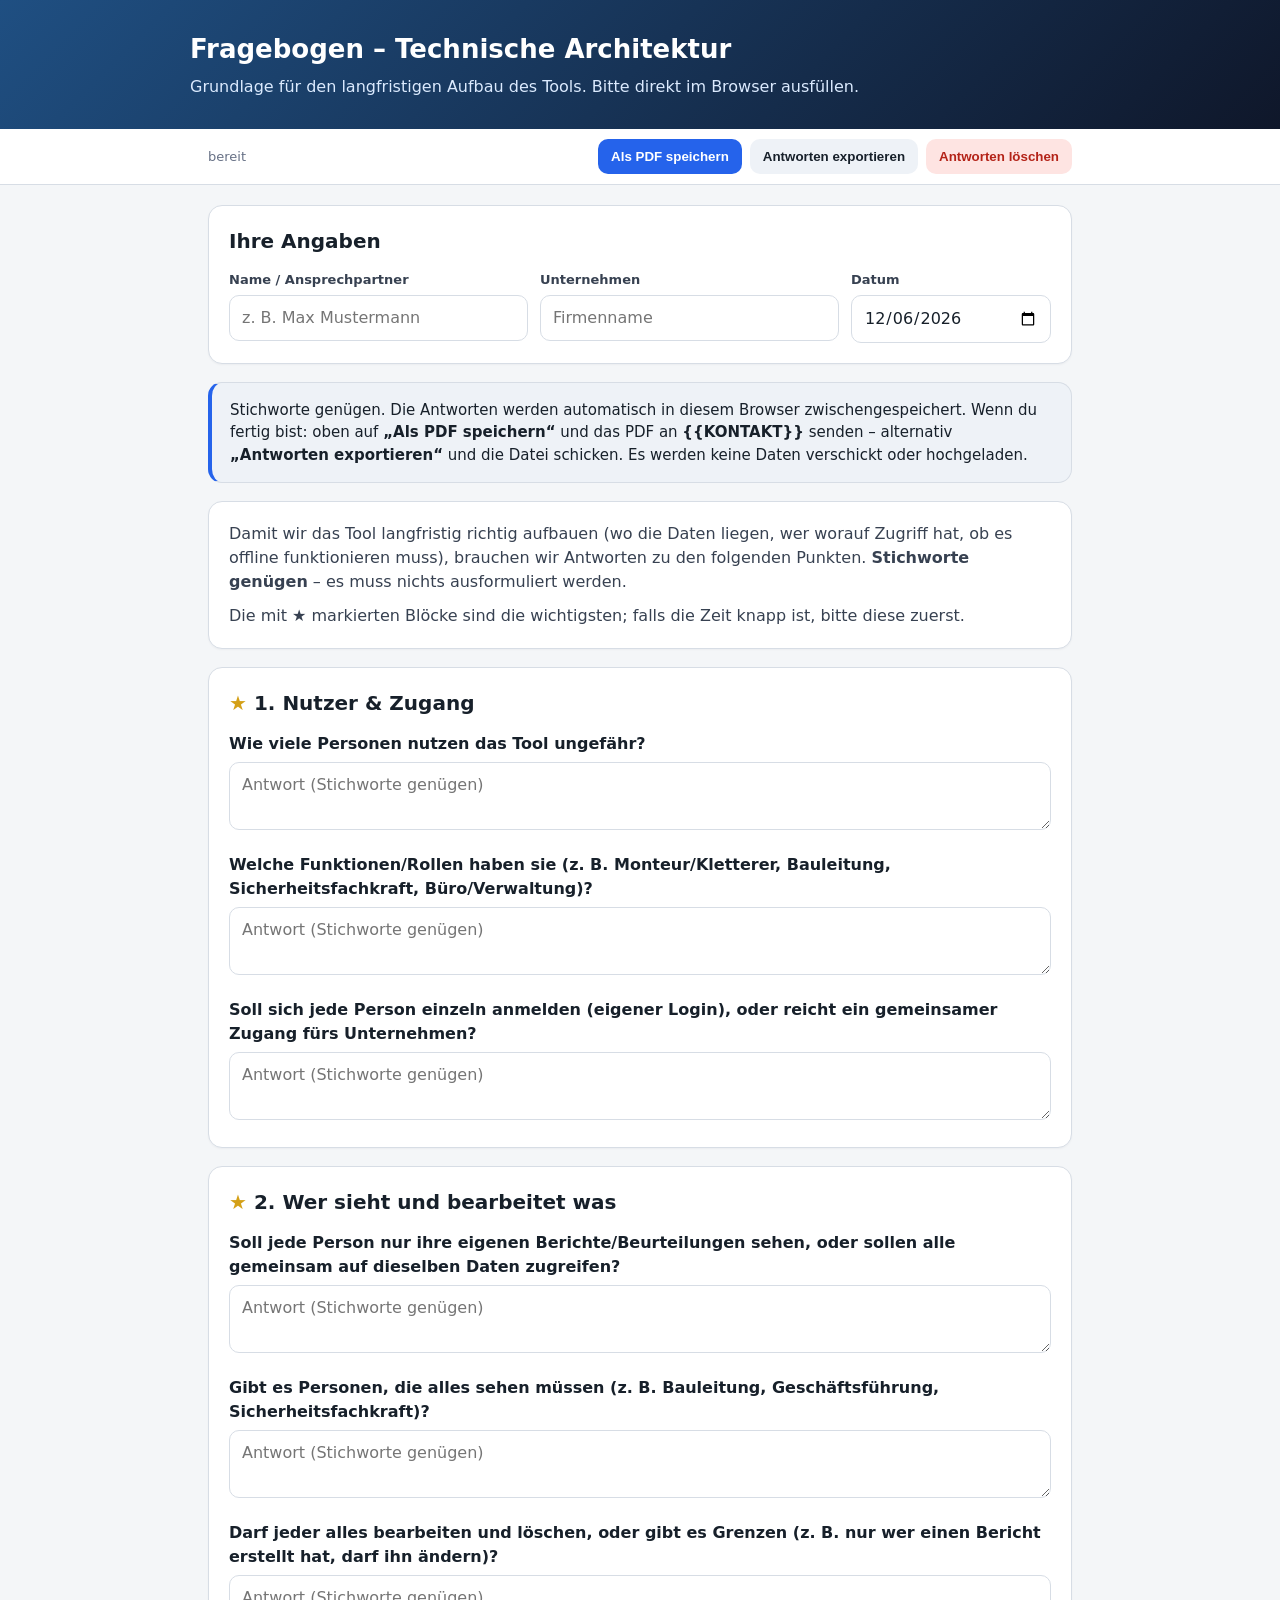
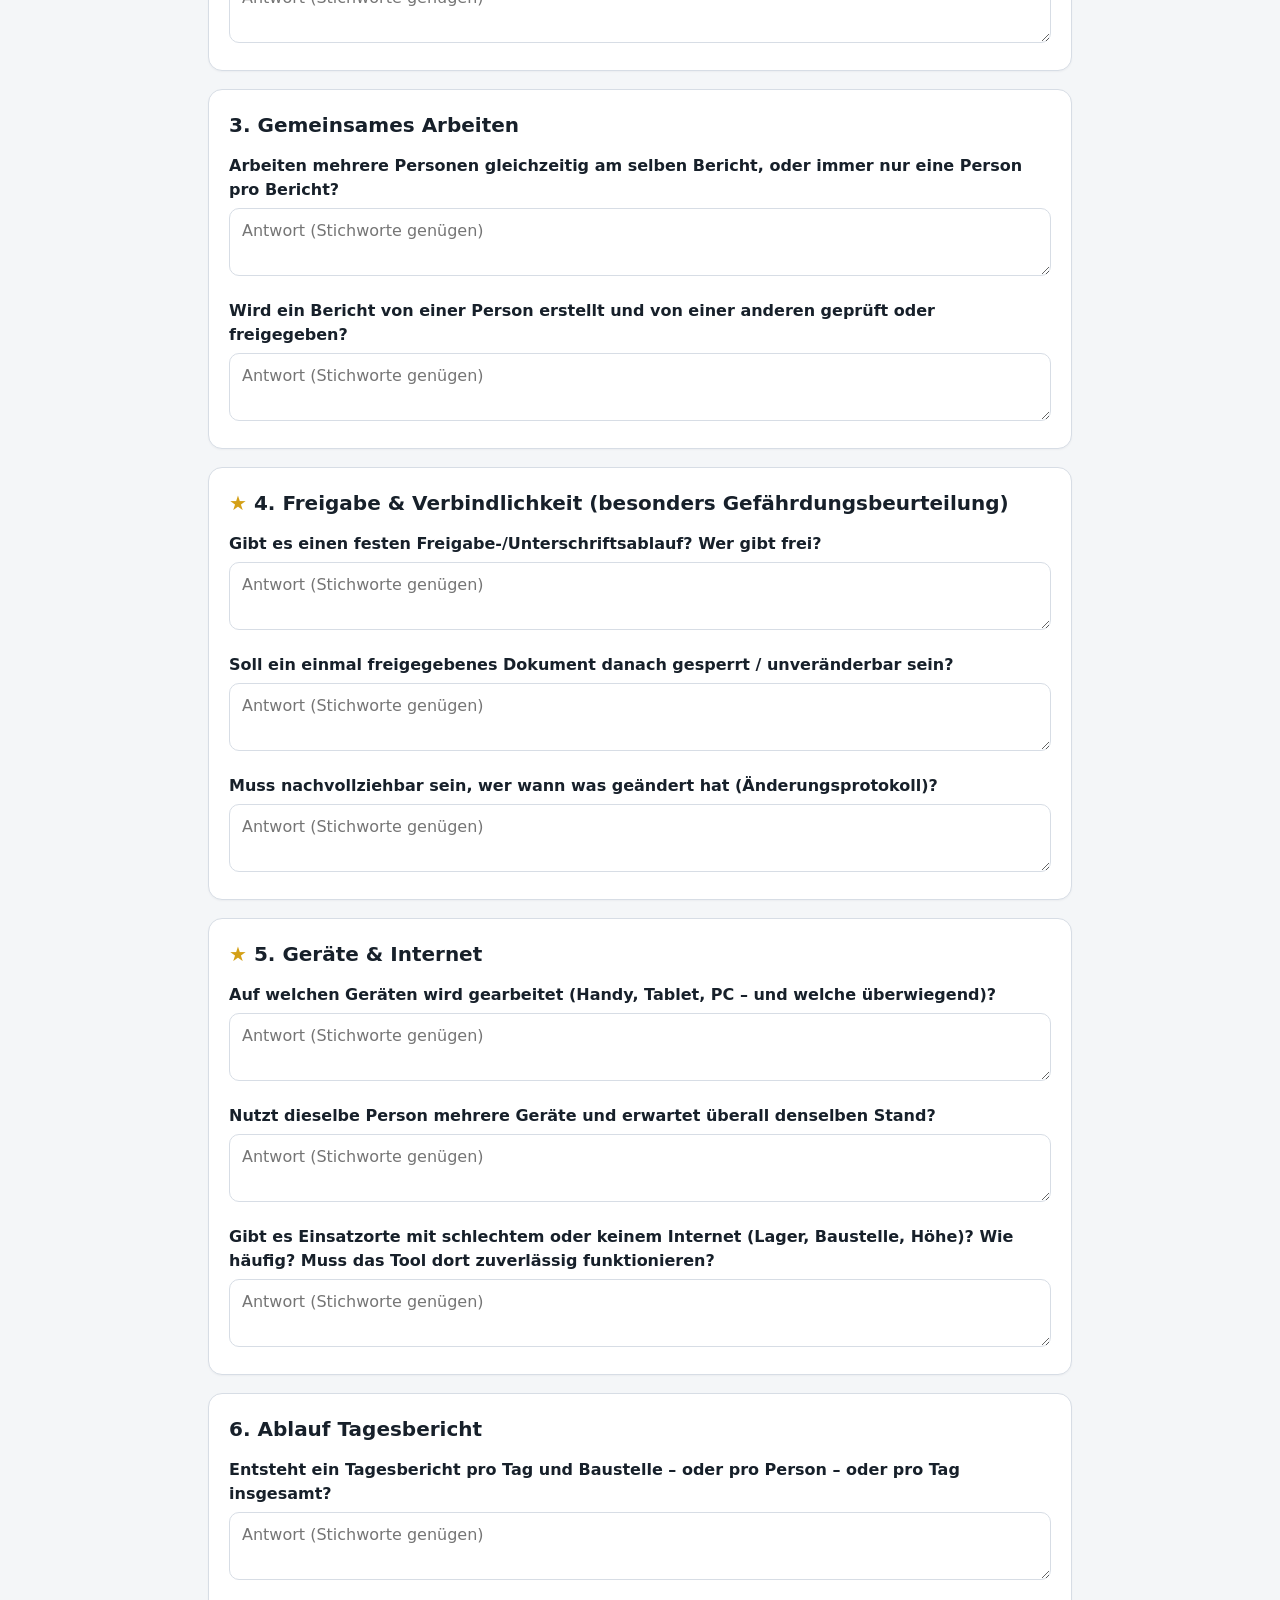
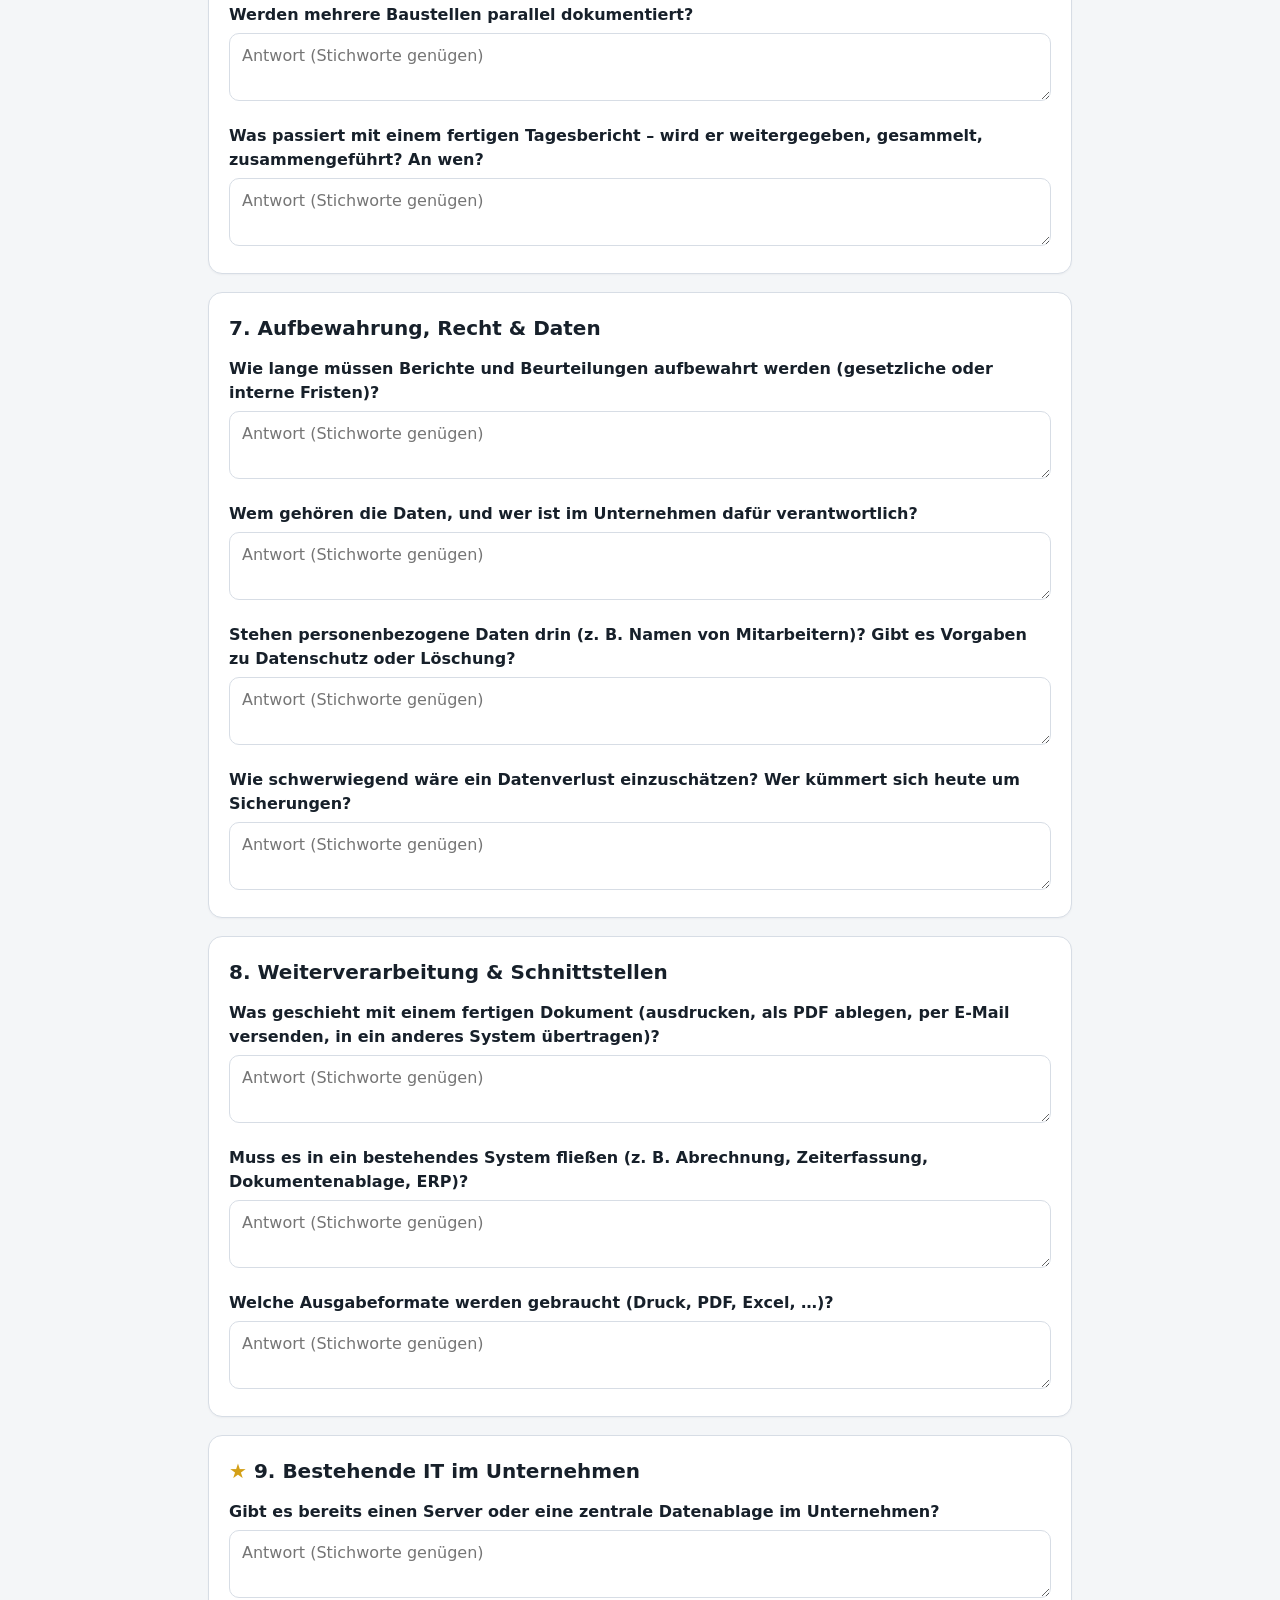
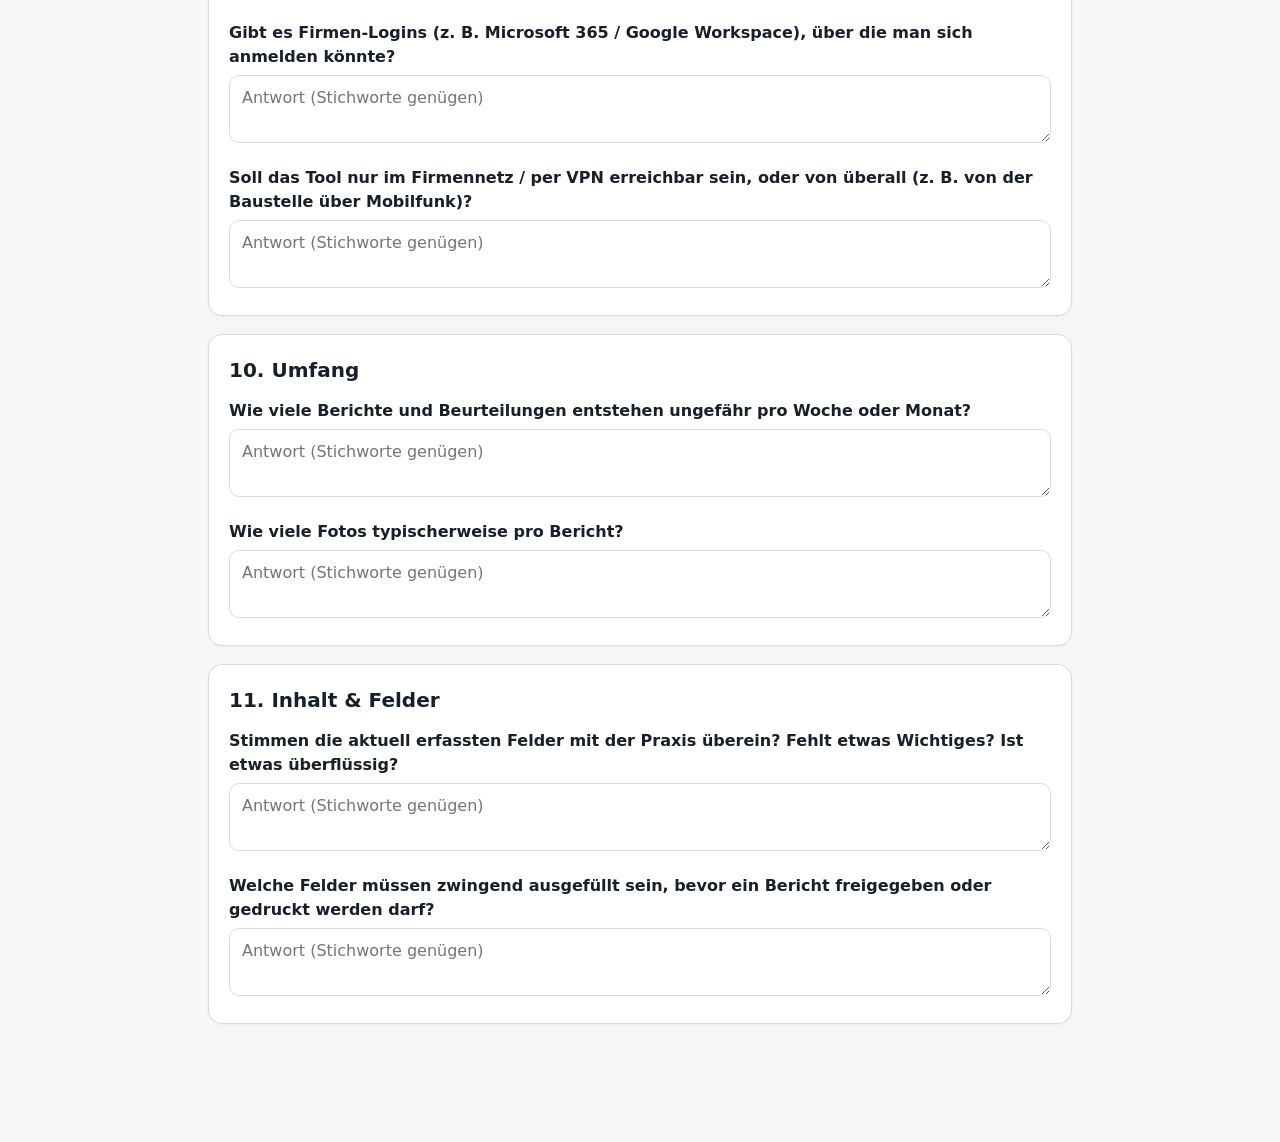
==== fragebogen/index.html @ 8951602c "Kundenfragebogen: interaktive Fragebogen-Seite (Architektur-Fragen) - Neue eigenstaendige Single-Fil" ====
<!doctype html>
<html lang="de">
<head>
  <meta charset="utf-8" />
  <meta name="viewport" content="width=device-width, initial-scale=1" />
  <title>Fragebogen – Technische Architektur</title>
  <style>
    :root{
      --bg:#f4f6f8; --card:#fff; --text:#17202a; --muted:#667085; --line:#d7dde5;
      --primary:#1f4f82; --primary2:#2563eb; --danger:#b42318; --ok:#027a48; --warn:#b45309;
      --radius:14px;
    }
    *{box-sizing:border-box}
    body{margin:0;font-family:system-ui,-apple-system,BlinkMacSystemFont,"Segoe UI",Arial,sans-serif;background:var(--bg);color:var(--text);line-height:1.5}
    header{background:linear-gradient(135deg,var(--primary),#0f172a);color:#fff;padding:30px 18px}
    .wrap{max-width:900px;margin:0 auto}
    header h1{margin:0 0 6px;font-size:26px}
    header p{margin:0;color:#dbeafe}
    nav{position:sticky;top:0;z-index:20;background:#ffffffee;backdrop-filter:blur(8px);border-bottom:1px solid var(--line)}
    nav .wrap{display:flex;align-items:center;justify-content:space-between;gap:12px;flex-wrap:wrap;padding:10px 18px}
    .status{font-size:13px;color:var(--muted)}
    .actions{display:flex;gap:8px;flex-wrap:wrap}
    .btn{border:0;border-radius:10px;padding:10px 13px;font-weight:700;cursor:pointer;background:#eef2f7;color:var(--text)}
    .btn.primary{background:var(--primary2);color:#fff}
    .btn.danger{background:#fee4e2;color:var(--danger)}
    main{max-width:900px;margin:20px auto;padding:0 18px 80px}
    .card{background:var(--card);border:1px solid var(--line);border-radius:var(--radius);box-shadow:0 1px 2px rgba(16,24,40,.04);padding:20px;margin-bottom:18px}
    .card h2{margin:0 0 14px;font-size:20px}
    .star{color:#d4a017}
    .meta-grid{display:grid;grid-template-columns:1fr 1fr 200px;gap:12px}
    label.field{display:block;font-size:13px;font-weight:700;color:#374151;margin-bottom:5px}
    input,textarea{width:100%;border:1px solid var(--line);border-radius:10px;padding:10px 12px;font:inherit;background:#fff;color:var(--text)}
    .hintbox{background:#eef2f7;border:1px solid var(--line);border-left:4px solid var(--primary2);border-radius:var(--radius);padding:16px 18px;margin-bottom:18px;font-size:15px}
    .hintbox strong{color:var(--text)}
    .intro p{margin:0 0 10px;color:#374151}
    .intro p:last-child{margin-bottom:0}
    .q{margin:0 0 16px;break-inside:avoid;page-break-inside:avoid}
    .q:last-child{margin-bottom:0}
    .q label{display:block;font-weight:600;margin-bottom:6px}
    .answer{min-height:46px;resize:vertical;overflow:hidden}
    .print-answer{display:none}
    .only-print{display:none}
    @media(max-width:680px){.meta-grid{grid-template-columns:1fr}}
    @media print{
      body{background:#fff;color:#000}
      .no-print{display:none!important}
      header{background:#fff;color:#000;border-bottom:2px solid #111;padding:0 0 12px;margin-bottom:14px}
      header p{color:#333}
      main{margin:0;padding:0;max-width:none}
      .card{box-shadow:none;border:1px solid #999;border-radius:0;padding:12px;margin-bottom:12px;break-inside:avoid;page-break-inside:avoid}
      .hintbox{display:none}
      .only-print{display:block}
      .answer{display:none}
      .print-answer{display:block;white-space:pre-wrap;word-wrap:break-word;border-bottom:1px solid #ccc;min-height:18px;padding:2px 0}
      .q{break-inside:avoid;page-break-inside:avoid}
      h2{break-after:avoid;page-break-after:avoid}
    }
  </style>
</head>
<body>
<header>
  <div class="wrap">
    <h1>Fragebogen – Technische Architektur</h1>
    <p>Grundlage für den langfristigen Aufbau des Tools. Bitte direkt im Browser ausfüllen.</p>
  </div>
</header>

<nav class="no-print">
  <div class="wrap">
    <span class="status" id="saveState">bereit</span>
    <div class="actions">
      <button class="btn primary" onclick="window.print()">Als PDF speichern</button>
      <button class="btn" onclick="exportTxt()">Antworten exportieren</button>
      <button class="btn danger" onclick="clearAll()">Antworten löschen</button>
    </div>
  </div>
</nav>

<main>
  <div class="card">
    <h2>Ihre Angaben</h2>
    <div class="meta-grid">
      <div><label class="field" for="meta_name">Name / Ansprechpartner</label><input id="meta_name" data-key="meta_name" placeholder="z. B. Max Mustermann"></div>
      <div><label class="field" for="meta_firma">Unternehmen</label><input id="meta_firma" data-key="meta_firma" placeholder="Firmenname"></div>
      <div><label class="field" for="meta_datum">Datum</label><input id="meta_datum" data-key="meta_datum" type="date"></div>
    </div>
  </div>

  <div class="only-print" id="printHeader"></div>

  <div class="hintbox no-print">
    Stichworte genügen. Die Antworten werden automatisch in diesem Browser zwischengespeichert.
    Wenn du fertig bist: oben auf <strong>„Als PDF speichern“</strong> und das PDF an <strong>{{KONTAKT}}</strong>
    senden – alternativ <strong>„Antworten exportieren“</strong> und die Datei schicken.
    Es werden keine Daten verschickt oder hochgeladen.
  </div>

  <div class="card intro" id="introBox"></div>

  <div id="blocks"></div>
</main>

<script>
const STORE_KEY = 'kundenfragebogen-v1';

// Einleitende Hinweise – wortgetreu aus Kundenfragen-Architektur.md
const intro = [
  'Damit wir das Tool langfristig richtig aufbauen (wo die Daten liegen, wer worauf Zugriff hat, ob es offline funktionieren muss), brauchen wir Antworten zu den folgenden Punkten. **Stichworte genügen** – es muss nichts ausformuliert werden.',
  'Die mit ★ markierten Blöcke sind die wichtigsten; falls die Zeit knapp ist, bitte diese zuerst.'
];

// Alle 11 Blöcke – Fragen wortgetreu aus Kundenfragen-Architektur.md (inkl. ** und ★).
const blocks = [
  { star:true, title:'1. Nutzer & Zugang', questions:[
    'Wie viele Personen nutzen das Tool ungefähr?',
    'Welche Funktionen/Rollen haben sie (z. B. Monteur/Kletterer, Bauleitung, Sicherheitsfachkraft, Büro/Verwaltung)?',
    'Soll sich jede Person einzeln anmelden (eigener Login), oder reicht ein gemeinsamer Zugang fürs Unternehmen?'
  ]},
  { star:true, title:'2. Wer sieht und bearbeitet was', questions:[
    'Soll jede Person nur ihre **eigenen** Berichte/Beurteilungen sehen, oder sollen **alle gemeinsam** auf dieselben Daten zugreifen?',
    'Gibt es Personen, die **alles** sehen müssen (z. B. Bauleitung, Geschäftsführung, Sicherheitsfachkraft)?',
    'Darf jeder alles bearbeiten und löschen, oder gibt es Grenzen (z. B. nur wer einen Bericht erstellt hat, darf ihn ändern)?'
  ]},
  { star:false, title:'3. Gemeinsames Arbeiten', questions:[
    'Arbeiten mehrere Personen **gleichzeitig** am selben Bericht, oder immer nur eine Person pro Bericht?',
    'Wird ein Bericht von einer Person erstellt und von einer anderen geprüft oder freigegeben?'
  ]},
  { star:true, title:'4. Freigabe & Verbindlichkeit (besonders Gefährdungsbeurteilung)', questions:[
    'Gibt es einen festen Freigabe-/Unterschriftsablauf? Wer gibt frei?',
    'Soll ein einmal freigegebenes Dokument danach **gesperrt / unveränderbar** sein?',
    'Muss nachvollziehbar sein, **wer wann was geändert** hat (Änderungsprotokoll)?'
  ]},
  { star:true, title:'5. Geräte & Internet', questions:[
    'Auf welchen Geräten wird gearbeitet (Handy, Tablet, PC – und welche überwiegend)?',
    'Nutzt dieselbe Person **mehrere Geräte** und erwartet überall denselben Stand?',
    'Gibt es Einsatzorte mit schlechtem oder keinem Internet (Lager, Baustelle, Höhe)? Wie häufig? Muss das Tool dort zuverlässig funktionieren?'
  ]},
  { star:false, title:'6. Ablauf Tagesbericht', questions:[
    'Entsteht **ein** Tagesbericht pro Tag und Baustelle – oder pro Person – oder pro Tag insgesamt?',
    'Werden mehrere Baustellen parallel dokumentiert?',
    'Was passiert mit einem fertigen Tagesbericht – wird er weitergegeben, gesammelt, zusammengeführt? An wen?'
  ]},
  { star:false, title:'7. Aufbewahrung, Recht & Daten', questions:[
    'Wie lange müssen Berichte und Beurteilungen aufbewahrt werden (gesetzliche oder interne Fristen)?',
    'Wem gehören die Daten, und wer ist im Unternehmen dafür verantwortlich?',
    'Stehen personenbezogene Daten drin (z. B. Namen von Mitarbeitern)? Gibt es Vorgaben zu Datenschutz oder Löschung?',
    'Wie schwerwiegend wäre ein Datenverlust einzuschätzen? Wer kümmert sich heute um Sicherungen?'
  ]},
  { star:false, title:'8. Weiterverarbeitung & Schnittstellen', questions:[
    'Was geschieht mit einem fertigen Dokument (ausdrucken, als PDF ablegen, per E-Mail versenden, in ein anderes System übertragen)?',
    'Muss es in ein **bestehendes System** fließen (z. B. Abrechnung, Zeiterfassung, Dokumentenablage, ERP)?',
    'Welche Ausgabeformate werden gebraucht (Druck, PDF, Excel, …)?'
  ]},
  { star:true, title:'9. Bestehende IT im Unternehmen', questions:[
    'Gibt es bereits einen **Server** oder eine zentrale Datenablage im Unternehmen?',
    'Gibt es Firmen-Logins (z. B. Microsoft 365 / Google Workspace), über die man sich anmelden könnte?',
    'Soll das Tool nur **im Firmennetz / per VPN** erreichbar sein, oder von überall (z. B. von der Baustelle über Mobilfunk)?'
  ]},
  { star:false, title:'10. Umfang', questions:[
    'Wie viele Berichte und Beurteilungen entstehen ungefähr pro Woche oder Monat?',
    'Wie viele Fotos typischerweise pro Bericht?'
  ]},
  { star:false, title:'11. Inhalt & Felder', questions:[
    'Stimmen die aktuell erfassten Felder mit der Praxis überein? Fehlt etwas Wichtiges? Ist etwas überflüssig?',
    'Welche Felder **müssen zwingend** ausgefüllt sein, bevor ein Bericht freigegeben oder gedruckt werden darf?'
  ]}
];

function escapeHtml(s){ return String(s).replaceAll('&','&amp;').replaceAll('<','&lt;').replaceAll('>','&gt;').replaceAll('"','&quot;'); }
function md(s){ return escapeHtml(s).replace(/\*\*(.+?)\*\*/g,'<strong>$1</strong>'); }     // **fett** -> <strong>
function plain(s){ return s.replace(/\*\*(.+?)\*\*/g,'$1'); }                                 // ** entfernen (Textexport)
function keyOf(bi,qi){ return `b${bi}_q${qi}`; }

function render(){
  document.getElementById('introBox').innerHTML = '<div class="intro">'+intro.map(p=>`<p>${md(p)}</p>`).join('')+'</div>';
  document.getElementById('blocks').innerHTML = blocks.map((b,bi)=>{
    const head = `${b.star?'<span class="star">★</span> ':''}${escapeHtml(b.title)}`;
    const qs = b.questions.map((q,qi)=>{
      const k = keyOf(bi,qi);
      return `<div class="q">
        <label for="${k}">${md(q)}</label>
        <textarea id="${k}" data-key="${k}" class="answer" rows="2" placeholder="Antwort (Stichworte genügen)"></textarea>
        <div class="print-answer" id="${k}-print"></div>
      </div>`;
    }).join('');
    return `<section class="card"><h2>${head}</h2>${qs}</section>`;
  }).join('');
}

let state = {};
function load(){ try{ const raw=localStorage.getItem(STORE_KEY); if(raw) state=JSON.parse(raw)||{}; }catch(e){ console.warn(e); } if(!state || typeof state!=='object') state={}; }

let saveTimer, saveErrorShown=false;
function setStatus(text, error){ const el=document.getElementById('saveState'); el.textContent=text; el.style.color=error?'var(--danger)':''; }
function persist(){
  try{
    localStorage.setItem(STORE_KEY, JSON.stringify(state));
    setStatus('gespeichert', false); saveErrorShown=false;
    clearTimeout(persist._t); persist._t=setTimeout(()=>{ if(document.getElementById('saveState').textContent==='gespeichert') setStatus('bereit', false); },1200);
    return true;
  }catch(err){
    console.error('Speichern fehlgeschlagen:', err);
    setStatus('NICHT gespeichert – Speicher voll', true);
    if(!saveErrorShown){ saveErrorShown=true; alert('Hinweis: Die Antworten konnten nicht im Browser zwischengespeichert werden (Speicher voll oder privater Modus). Bitte „Antworten exportieren“, damit nichts verloren geht.'); }
    return false;
  }
}
function autoSave(){ clearTimeout(saveTimer); saveTimer=setTimeout(persist, 500); }   // Debounce ~500 ms

function autoGrow(el){ el.style.height='auto'; el.style.height=(el.scrollHeight)+'px'; }
function syncPrint(el){ const m=document.getElementById(el.dataset.key+'-print'); if(m) m.textContent=el.value; }
function updatePrintHeader(){
  const n=state.meta_name||'', f=state.meta_firma||'', d=state.meta_datum||'';
  document.getElementById('printHeader').innerHTML =
    `<div style="margin-bottom:12px"><strong>Fragebogen – Technische Architektur</strong><br>`+
    `Name / Ansprechpartner: ${escapeHtml(n)||'—'} &nbsp;·&nbsp; Unternehmen: ${escapeHtml(f)||'—'} &nbsp;·&nbsp; Datum: ${escapeHtml(d)||'—'}</div>`;
}

function bind(){
  document.querySelectorAll('[data-key]').forEach(el=>{
    if(state[el.dataset.key]!==undefined) el.value=state[el.dataset.key];
    if(el.tagName==='TEXTAREA'){ autoGrow(el); syncPrint(el); }
    el.addEventListener('input',()=>{
      state[el.dataset.key]=el.value;
      if(el.tagName==='TEXTAREA'){ autoGrow(el); syncPrint(el); }
      updatePrintHeader();
      autoSave();
    });
  });
  updatePrintHeader();
}

function exportTxt(){
  const lines=[];
  lines.push('Fragebogen – Technische Architektur');
  lines.push('');
  lines.push('Name / Ansprechpartner: '+(state.meta_name||''));
  lines.push('Unternehmen: '+(state.meta_firma||''));
  lines.push('Datum: '+(state.meta_datum||''));
  lines.push('');
  blocks.forEach((b,bi)=>{
    lines.push('='.repeat(60));
    lines.push((b.star?'★ ':'')+b.title);
    lines.push('');
    b.questions.forEach((q,qi)=>{
      const a=(state[keyOf(bi,qi)]||'').trim();
      lines.push('Frage: '+plain(q));
      lines.push('Antwort: '+(a||'(keine Angabe)'));
      lines.push('');
    });
  });
  const blob=new Blob([lines.join('\n')], {type:'text/plain;charset=utf-8'});
  const a=document.createElement('a'); a.href=URL.createObjectURL(blob);
  const d=(state.meta_datum)||new Date().toISOString().slice(0,10);
  a.download=`fragebogen-antworten-${d}.txt`; a.click(); URL.revokeObjectURL(a.href);
}

function clearAll(){
  if(confirm('Alle Antworten in diesem Fragebogen wirklich löschen? (Für einen frischen Start.)')){
    state={}; try{ localStorage.removeItem(STORE_KEY); }catch(e){}
    document.querySelectorAll('[data-key]').forEach(el=>{ el.value=''; if(el.tagName==='TEXTAREA'){ autoGrow(el); syncPrint(el); } });
    state.meta_datum=new Date().toISOString().slice(0,10);
    const dt=document.getElementById('meta_datum'); if(dt) dt.value=state.meta_datum;
    updatePrintHeader(); setStatus('bereit', false);
  }
}

function init(){
  render();
  load();
  if(!state.meta_datum) state.meta_datum=new Date().toISOString().slice(0,10);
  bind();
}
init();
</script>
</body>
</html>
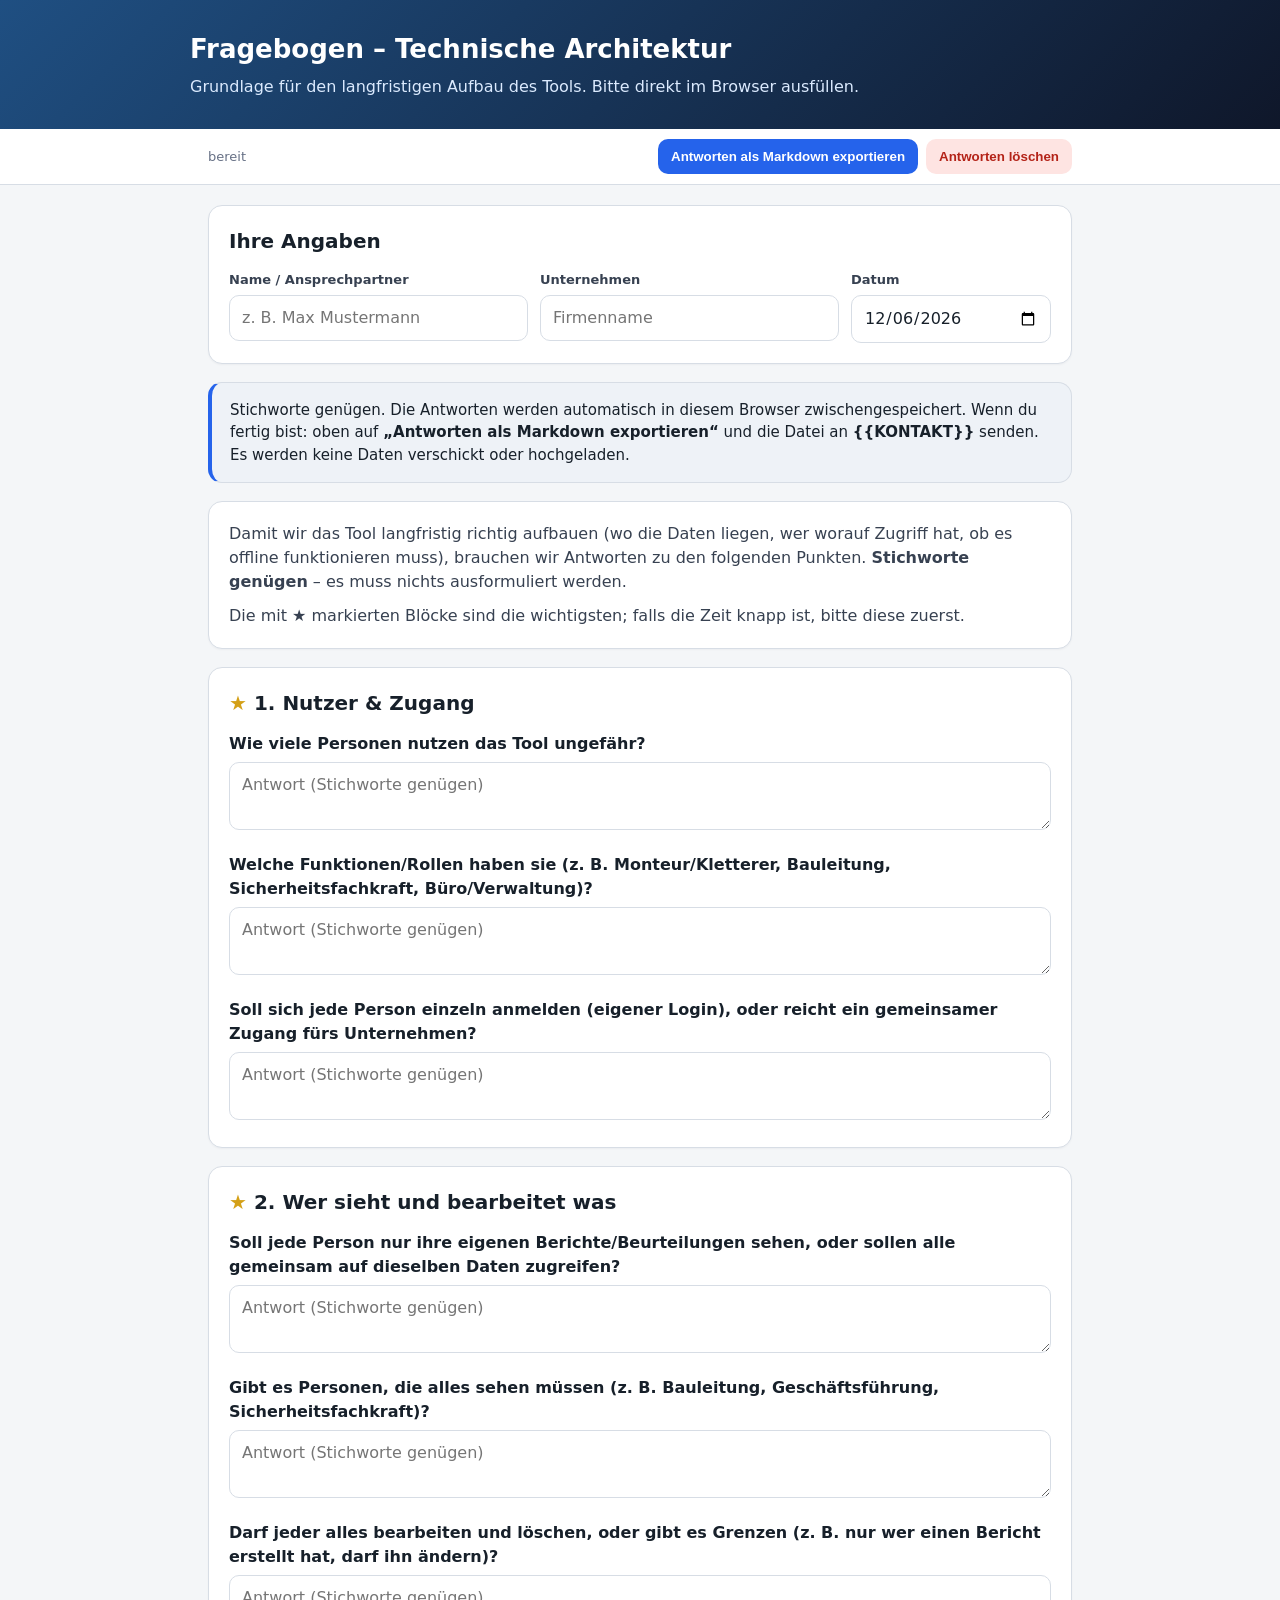
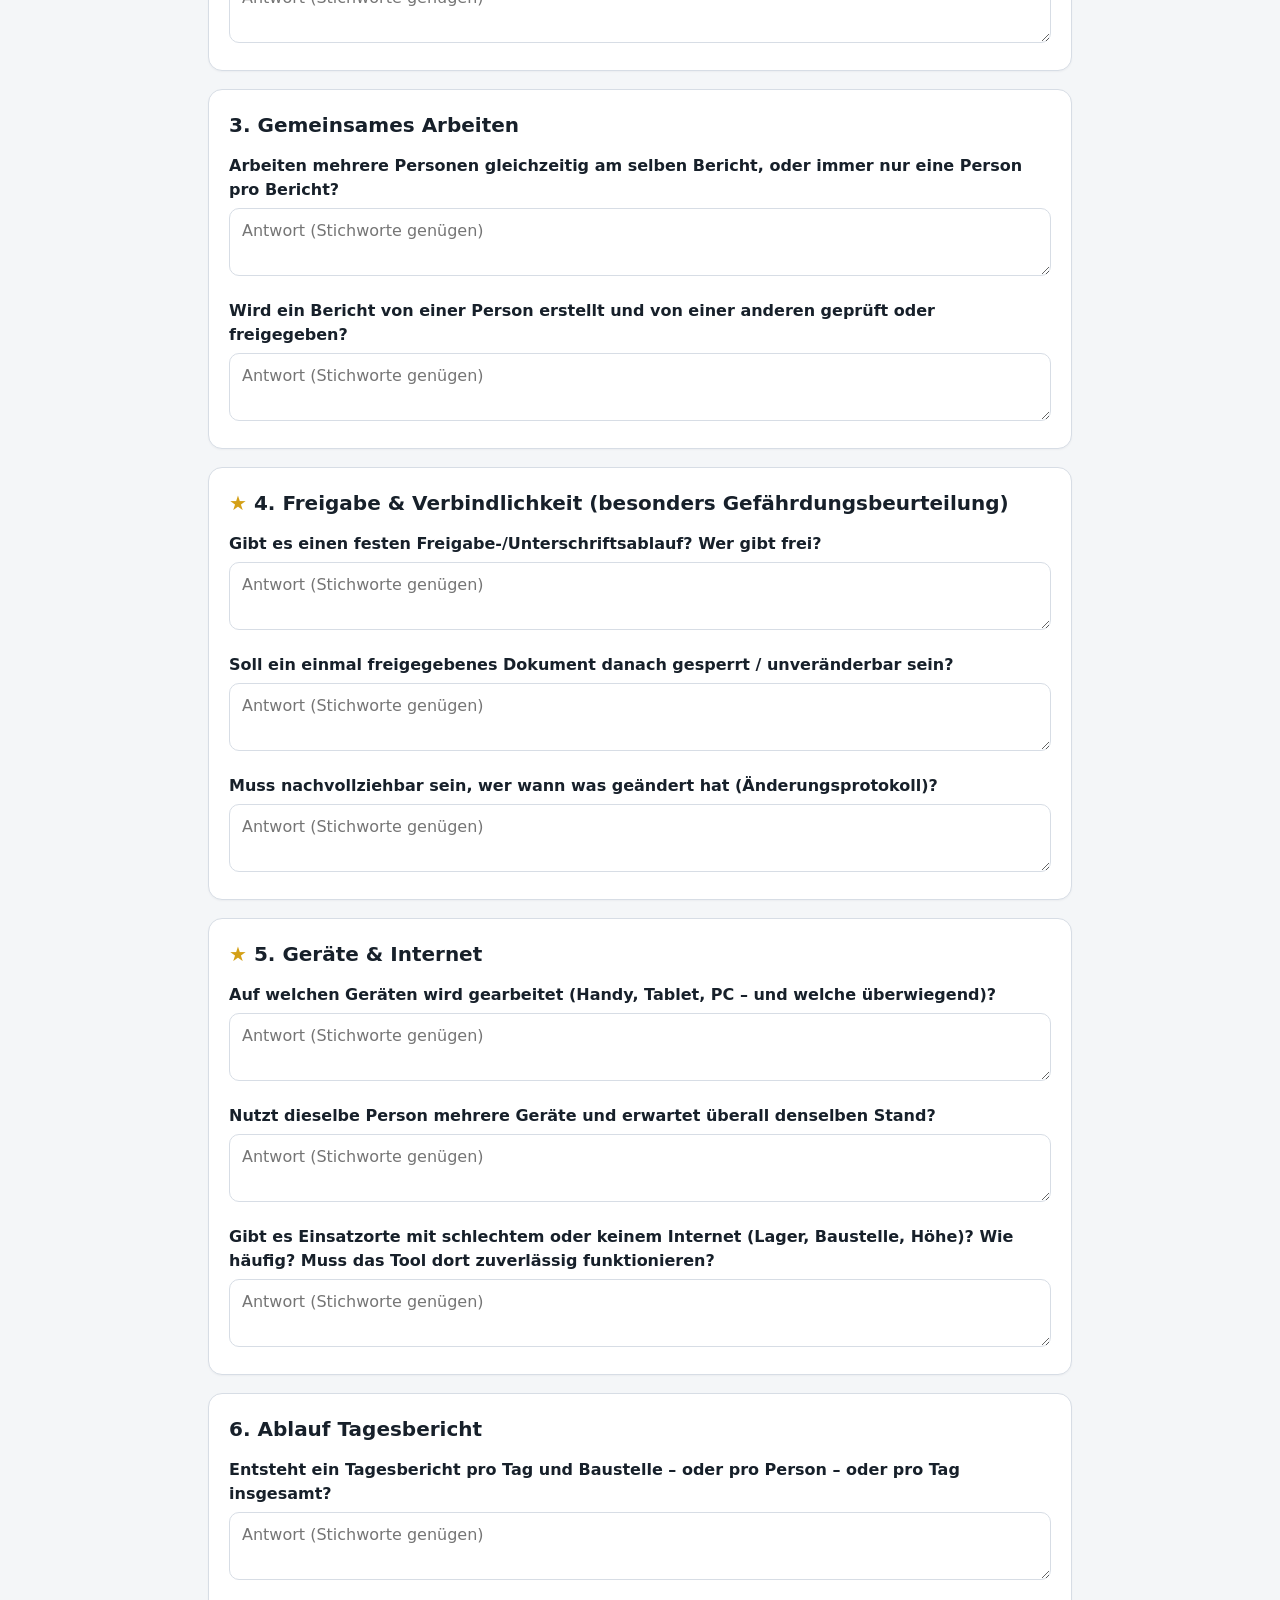
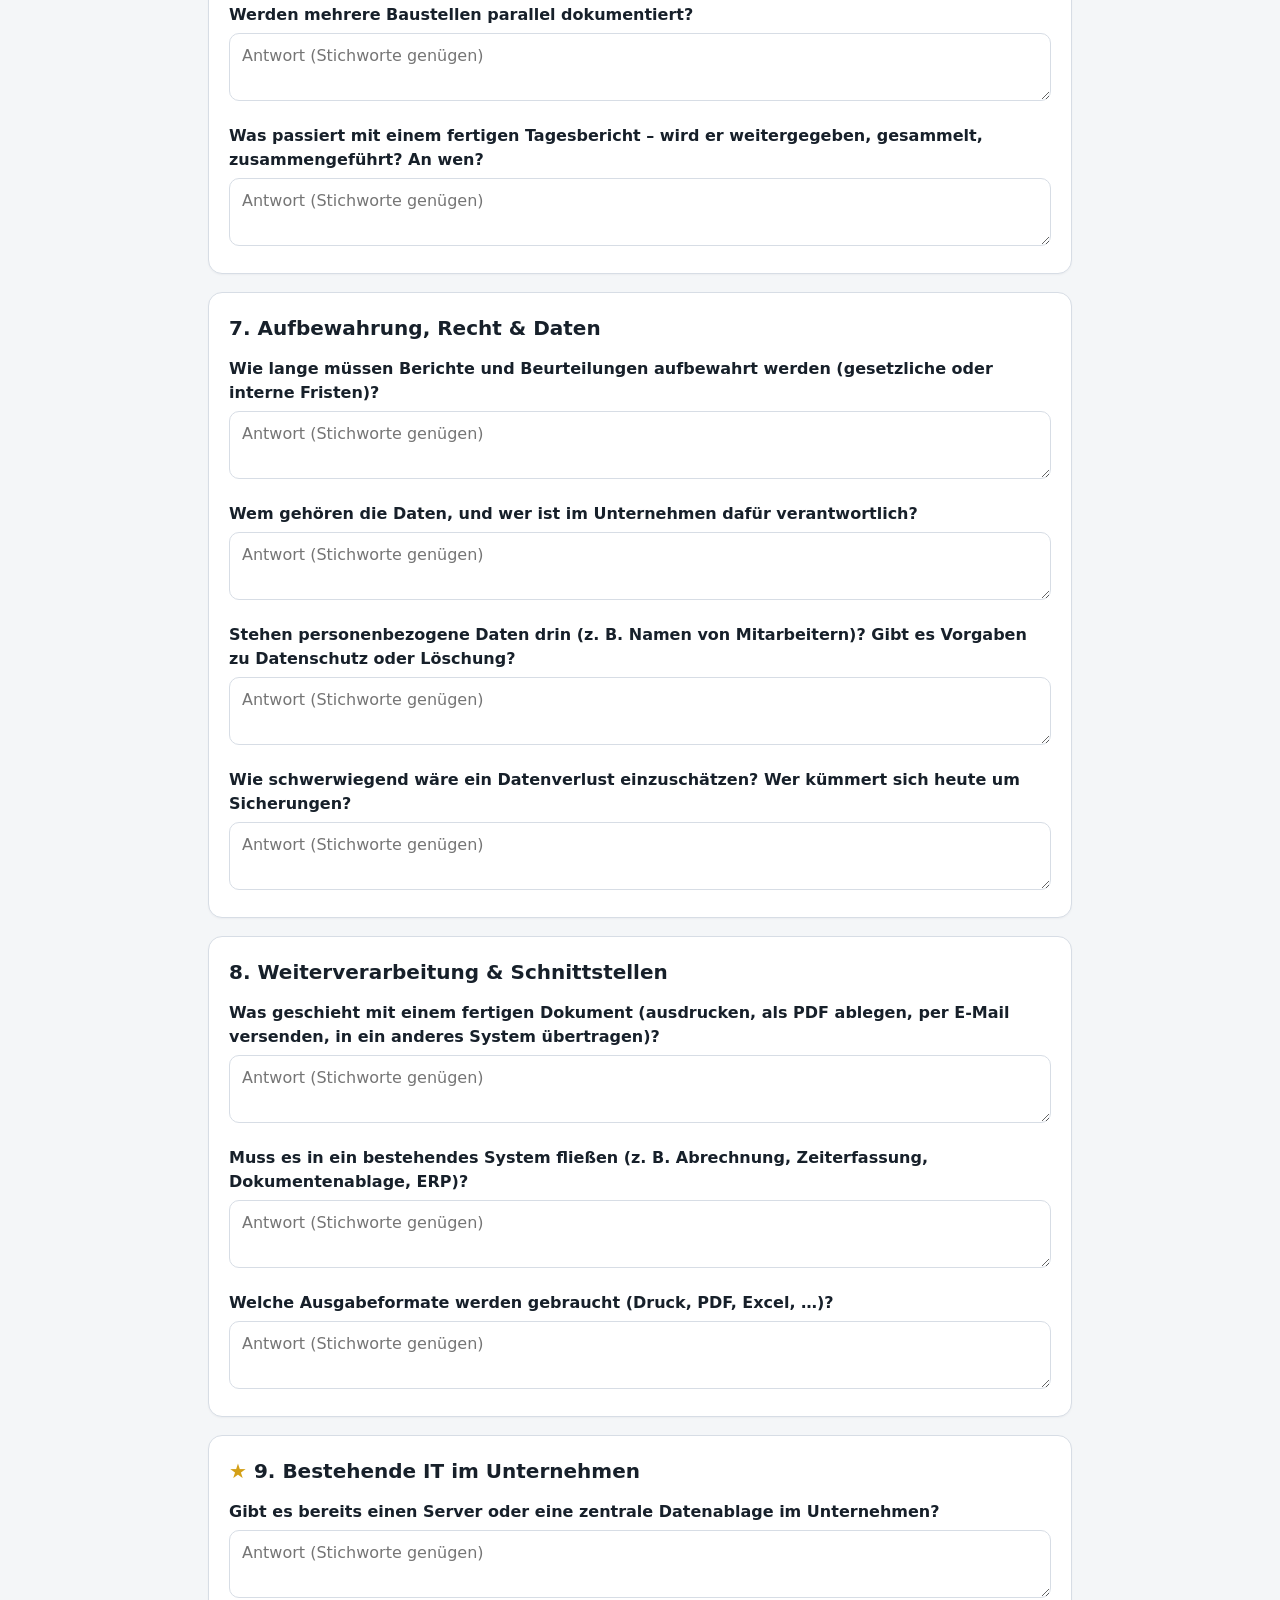
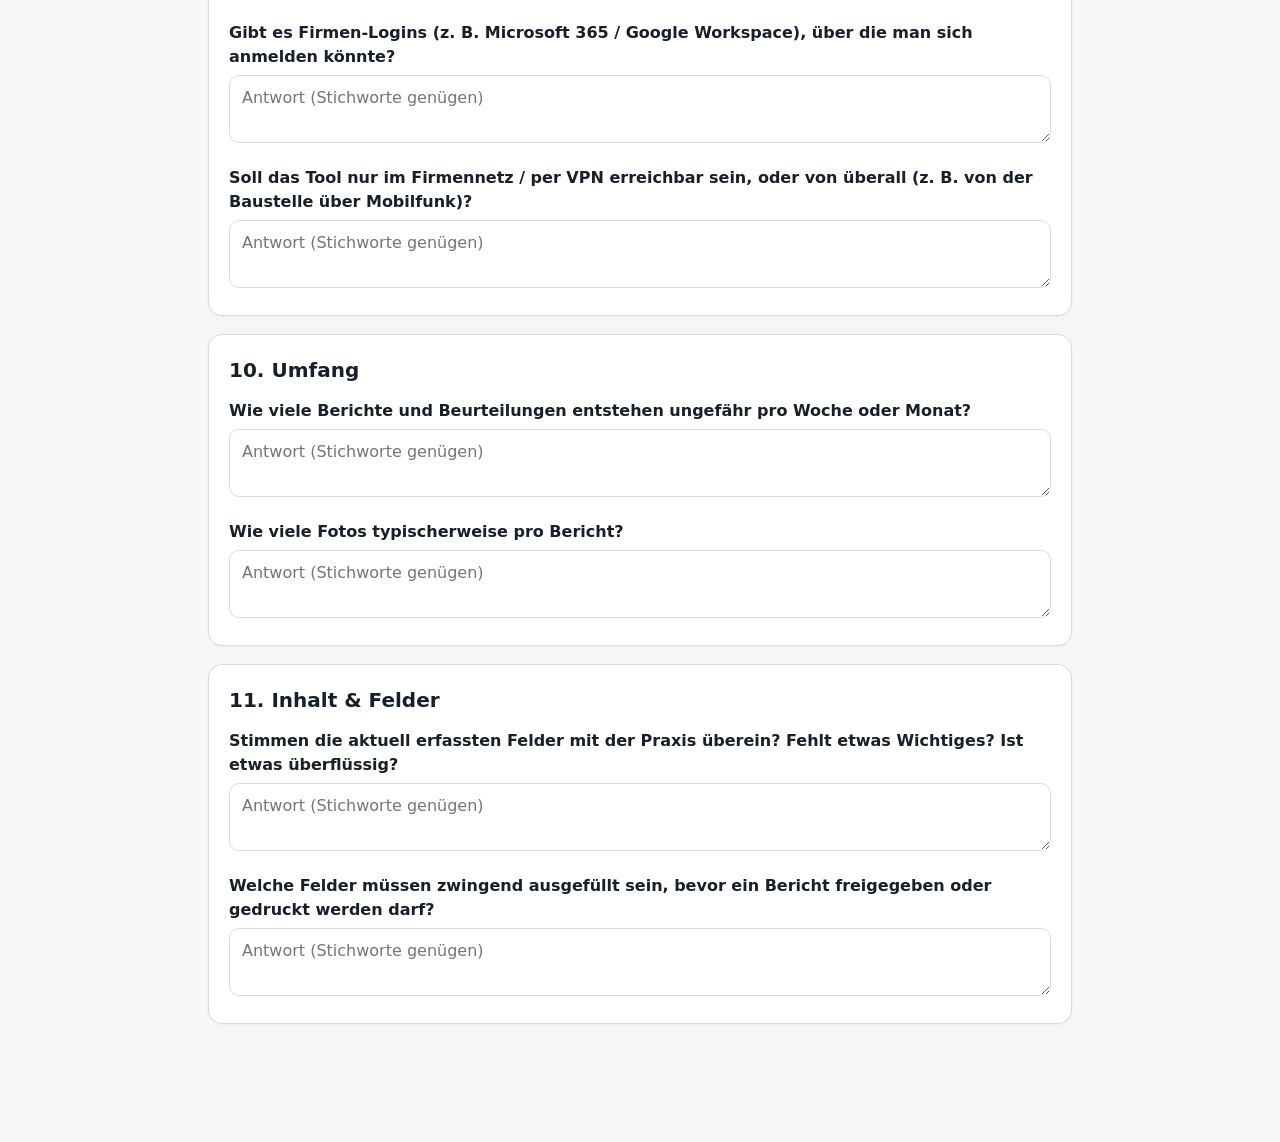
==== commit 609840e6: "Fragebogen: Rueckgabe-Weg auf Markdown-Export umgestellt - Neuer Button 'Antworten als Markdown expo" ====
--- a/fragebogen/index.html
+++ b/fragebogen/index.html
@@ -34,27 +34,11 @@
     .hintbox strong{color:var(--text)}
     .intro p{margin:0 0 10px;color:#374151}
     .intro p:last-child{margin-bottom:0}
-    .q{margin:0 0 16px;break-inside:avoid;page-break-inside:avoid}
+    .q{margin:0 0 16px}
     .q:last-child{margin-bottom:0}
     .q label{display:block;font-weight:600;margin-bottom:6px}
     .answer{min-height:46px;resize:vertical;overflow:hidden}
-    .print-answer{display:none}
-    .only-print{display:none}
     @media(max-width:680px){.meta-grid{grid-template-columns:1fr}}
-    @media print{
-      body{background:#fff;color:#000}
-      .no-print{display:none!important}
-      header{background:#fff;color:#000;border-bottom:2px solid #111;padding:0 0 12px;margin-bottom:14px}
-      header p{color:#333}
-      main{margin:0;padding:0;max-width:none}
-      .card{box-shadow:none;border:1px solid #999;border-radius:0;padding:12px;margin-bottom:12px;break-inside:avoid;page-break-inside:avoid}
-      .hintbox{display:none}
-      .only-print{display:block}
-      .answer{display:none}
-      .print-answer{display:block;white-space:pre-wrap;word-wrap:break-word;border-bottom:1px solid #ccc;min-height:18px;padding:2px 0}
-      .q{break-inside:avoid;page-break-inside:avoid}
-      h2{break-after:avoid;page-break-after:avoid}
-    }
   </style>
 </head>
 <body>
@@ -65,12 +49,11 @@
   </div>
 </header>
 
-<nav class="no-print">
+<nav>
   <div class="wrap">
     <span class="status" id="saveState">bereit</span>
     <div class="actions">
-      <button class="btn primary" onclick="window.print()">Als PDF speichern</button>
-      <button class="btn" onclick="exportTxt()">Antworten exportieren</button>
+      <button class="btn primary" onclick="exportMarkdown()">Antworten als Markdown exportieren</button>
       <button class="btn danger" onclick="clearAll()">Antworten löschen</button>
     </div>
   </div>
@@ -86,12 +69,10 @@
     </div>
   </div>
 
-  <div class="only-print" id="printHeader"></div>
-
-  <div class="hintbox no-print">
+  <div class="hintbox">
     Stichworte genügen. Die Antworten werden automatisch in diesem Browser zwischengespeichert.
-    Wenn du fertig bist: oben auf <strong>„Als PDF speichern“</strong> und das PDF an <strong>{{KONTAKT}}</strong>
-    senden – alternativ <strong>„Antworten exportieren“</strong> und die Datei schicken.
+    Wenn du fertig bist: oben auf <strong>„Antworten als Markdown exportieren“</strong> und die Datei
+    an <strong>{{KONTAKT}}</strong> senden.
     Es werden keine Daten verschickt oder hochgeladen.
   </div>
 
@@ -180,7 +161,6 @@
       return `<div class="q">
         <label for="${k}">${md(q)}</label>
         <textarea id="${k}" data-key="${k}" class="answer" rows="2" placeholder="Antwort (Stichworte genügen)"></textarea>
-        <div class="print-answer" id="${k}-print"></div>
       </div>`;
     }).join('');
     return `<section class="card"><h2>${head}</h2>${qs}</section>`;
@@ -201,67 +181,58 @@
   }catch(err){
     console.error('Speichern fehlgeschlagen:', err);
     setStatus('NICHT gespeichert – Speicher voll', true);
-    if(!saveErrorShown){ saveErrorShown=true; alert('Hinweis: Die Antworten konnten nicht im Browser zwischengespeichert werden (Speicher voll oder privater Modus). Bitte „Antworten exportieren“, damit nichts verloren geht.'); }
+    if(!saveErrorShown){ saveErrorShown=true; alert('Hinweis: Die Antworten konnten nicht im Browser zwischengespeichert werden (Speicher voll oder privater Modus). Bitte „Antworten als Markdown exportieren“, damit nichts verloren geht.'); }
     return false;
   }
 }
 function autoSave(){ clearTimeout(saveTimer); saveTimer=setTimeout(persist, 500); }   // Debounce ~500 ms
 
 function autoGrow(el){ el.style.height='auto'; el.style.height=(el.scrollHeight)+'px'; }
-function syncPrint(el){ const m=document.getElementById(el.dataset.key+'-print'); if(m) m.textContent=el.value; }
-function updatePrintHeader(){
-  const n=state.meta_name||'', f=state.meta_firma||'', d=state.meta_datum||'';
-  document.getElementById('printHeader').innerHTML =
-    `<div style="margin-bottom:12px"><strong>Fragebogen – Technische Architektur</strong><br>`+
-    `Name / Ansprechpartner: ${escapeHtml(n)||'—'} &nbsp;·&nbsp; Unternehmen: ${escapeHtml(f)||'—'} &nbsp;·&nbsp; Datum: ${escapeHtml(d)||'—'}</div>`;
-}
 
 function bind(){
   document.querySelectorAll('[data-key]').forEach(el=>{
     if(state[el.dataset.key]!==undefined) el.value=state[el.dataset.key];
-    if(el.tagName==='TEXTAREA'){ autoGrow(el); syncPrint(el); }
+    if(el.tagName==='TEXTAREA') autoGrow(el);
     el.addEventListener('input',()=>{
       state[el.dataset.key]=el.value;
-      if(el.tagName==='TEXTAREA'){ autoGrow(el); syncPrint(el); }
-      updatePrintHeader();
+      if(el.tagName==='TEXTAREA') autoGrow(el);
       autoSave();
     });
   });
-  updatePrintHeader();
-}
-
-function exportTxt(){
+}
+
+// Export als gut strukturierte Markdown-Datei (Reihenfolge exakt wie auf der Seite).
+function exportMarkdown(){
   const lines=[];
-  lines.push('Fragebogen – Technische Architektur');
+  lines.push('# Fragebogen – Antworten');
   lines.push('');
-  lines.push('Name / Ansprechpartner: '+(state.meta_name||''));
-  lines.push('Unternehmen: '+(state.meta_firma||''));
-  lines.push('Datum: '+(state.meta_datum||''));
+  lines.push('**Ansprechpartner:** '+(state.meta_name||''));
+  lines.push('**Unternehmen:** '+(state.meta_firma||''));
+  lines.push('**Datum:** '+(state.meta_datum||''));
   lines.push('');
   blocks.forEach((b,bi)=>{
-    lines.push('='.repeat(60));
-    lines.push((b.star?'★ ':'')+b.title);
+    lines.push('## '+(b.star?'★ ':'')+b.title);   // Blocktitel wortgetreu inkl. ★
     lines.push('');
     b.questions.forEach((q,qi)=>{
       const a=(state[keyOf(bi,qi)]||'').trim();
-      lines.push('Frage: '+plain(q));
-      lines.push('Antwort: '+(a||'(keine Angabe)'));
+      lines.push('**'+plain(q)+'**');             // Frage fett (inneres ** entfernt, sonst kaputtes Markdown)
+      lines.push(a || '_(keine Angabe)_');         // mehrzeilige Antworten bleiben mehrzeilig erhalten
       lines.push('');
     });
   });
-  const blob=new Blob([lines.join('\n')], {type:'text/plain;charset=utf-8'});
+  const blob=new Blob([lines.join('\n')], {type:'text/markdown;charset=utf-8'});
   const a=document.createElement('a'); a.href=URL.createObjectURL(blob);
   const d=(state.meta_datum)||new Date().toISOString().slice(0,10);
-  a.download=`fragebogen-antworten-${d}.txt`; a.click(); URL.revokeObjectURL(a.href);
+  a.download=`fragebogen-antworten-${d}.md`; a.click(); URL.revokeObjectURL(a.href);
 }
 
 function clearAll(){
   if(confirm('Alle Antworten in diesem Fragebogen wirklich löschen? (Für einen frischen Start.)')){
     state={}; try{ localStorage.removeItem(STORE_KEY); }catch(e){}
-    document.querySelectorAll('[data-key]').forEach(el=>{ el.value=''; if(el.tagName==='TEXTAREA'){ autoGrow(el); syncPrint(el); } });
+    document.querySelectorAll('[data-key]').forEach(el=>{ el.value=''; if(el.tagName==='TEXTAREA') autoGrow(el); });
     state.meta_datum=new Date().toISOString().slice(0,10);
     const dt=document.getElementById('meta_datum'); if(dt) dt.value=state.meta_datum;
-    updatePrintHeader(); setStatus('bereit', false);
+    setStatus('bereit', false);
   }
 }
 
